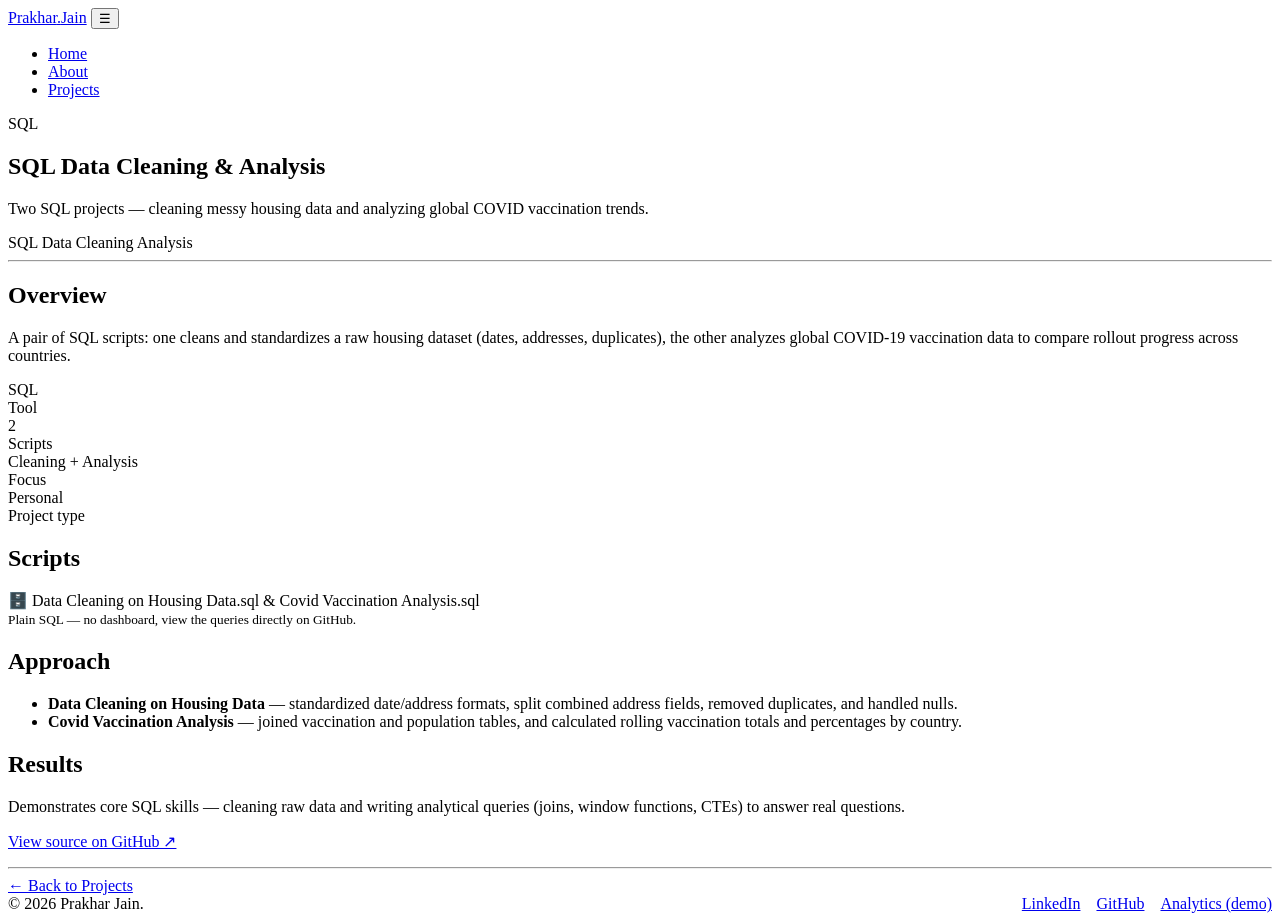
==== project-sql-analysis.html @ 08f214a7 "Add files via upload" ====
<!DOCTYPE html>
<html lang="en">
<head>
  <meta charset="UTF-8" />
  <meta name="viewport" content="width=device-width, initial-scale=1.0" />
  <title>SQL Data Cleaning &amp; Analysis — Prakhar Jain</title>
  <link rel="stylesheet" href="css/style.css" />
</head>
<body data-page="project-sql-analysis.html" data-project="sql-analysis">

  <nav class="nav">
    <div class="container">
      <a class="nav-brand" href="index.html">Prakhar<span>.</span>Jain</a>
      <button class="nav-toggle" aria-label="Toggle menu">☰</button>
      <ul class="nav-links">
        <li><a href="index.html" data-page="index.html">Home</a></li>
        <li><a href="about.html" data-page="about.html">About</a></li>
        <li><a href="projects.html" data-page="projects.html">Projects</a></li>
      </ul>
    </div>
  </nav>

  <section class="hero section-tight" data-section="project-header">
    <div class="container">
      <p class="eyebrow">SQL</p>
      <h1>SQL Data Cleaning &amp; Analysis</h1>
      <p class="lede">Two SQL projects — cleaning messy housing data and analyzing global COVID vaccination trends.</p>
      <div class="meta-row">
        <span class="tag tag-good">SQL</span>
        <span class="tag tag-good">Data Cleaning</span>
        <span class="tag tag-good">Analysis</span>
      </div>
    </div>
  </section>

  <hr class="divider" />

  <section data-section="project-overview">
    <div class="container detail-block">
      <h2>Overview</h2>
      <p class="lede">
        A pair of SQL scripts: one cleans and standardizes a raw housing dataset (dates, addresses,
        duplicates), the other analyzes global COVID-19 vaccination data to compare rollout progress
        across countries.
      </p>

      <div class="kpi-row">
        <div class="kpi"><div class="kpi-value">SQL</div><div class="kpi-label">Tool</div></div>
        <div class="kpi"><div class="kpi-value">2</div><div class="kpi-label">Scripts</div></div>
        <div class="kpi"><div class="kpi-value">Cleaning + Analysis</div><div class="kpi-label">Focus</div></div>
        <div class="kpi"><div class="kpi-value">Personal</div><div class="kpi-label">Project type</div></div>
      </div>
    </div>
  </section>

  <section data-section="project-dashboard">
    <div class="container detail-block">
      <h2>Scripts</h2>
      <div class="chart-placeholder">
        🗄️ Data Cleaning on Housing Data.sql &amp; Covid Vaccination Analysis.sql<br />
        <small>Plain SQL — no dashboard, view the queries directly on GitHub.</small>
      </div>
    </div>
  </section>

  <section data-section="project-approach">
    <div class="container detail-block">
      <h2>Approach</h2>
      <ul class="lede">
        <li><strong>Data Cleaning on Housing Data</strong> — standardized date/address formats, split combined address fields, removed duplicates, and handled nulls.</li>
        <li><strong>Covid Vaccination Analysis</strong> — joined vaccination and population tables, and calculated rolling vaccination totals and percentages by country.</li>
      </ul>
    </div>
  </section>

  <section data-section="project-results">
    <div class="container detail-block">
      <h2>Results</h2>
      <p class="lede">Demonstrates core SQL skills — cleaning raw data and writing analytical queries (joins, window functions, CTEs) to answer real questions.</p>
      <p class="lede">
        <a class="card-link" href="https://github.com/PrakharJain0610/SQL-Projects" target="_blank" rel="noopener">View source on GitHub ↗</a>
      </p>
    </div>
  </section>

  <hr class="divider" />

  <section class="section-tight">
    <div class="container">
      <a class="btn btn-outline" href="projects.html">← Back to Projects</a>
    </div>
  </section>

  <footer>
    <div class="container" style="display:flex; justify-content:space-between; width:100%; flex-wrap:wrap; gap:12px;">
      <span>© 2026 Prakhar Jain.</span>
      <div style="display:flex; gap:16px; flex-wrap:wrap;">
        <a href="https://www.linkedin.com/in/prakhar-jain-82aa28250/" target="_blank" rel="noopener">LinkedIn</a>
        <a href="https://github.com/PrakharJain0610" target="_blank" rel="noopener">GitHub</a>
        <a href="admin-stats.html">Analytics (demo)</a>
      </div>
    </div>
  </footer>

  <script src="js/main.js"></script>
  <script src="js/tracker.js"></script>
</body>
</html>
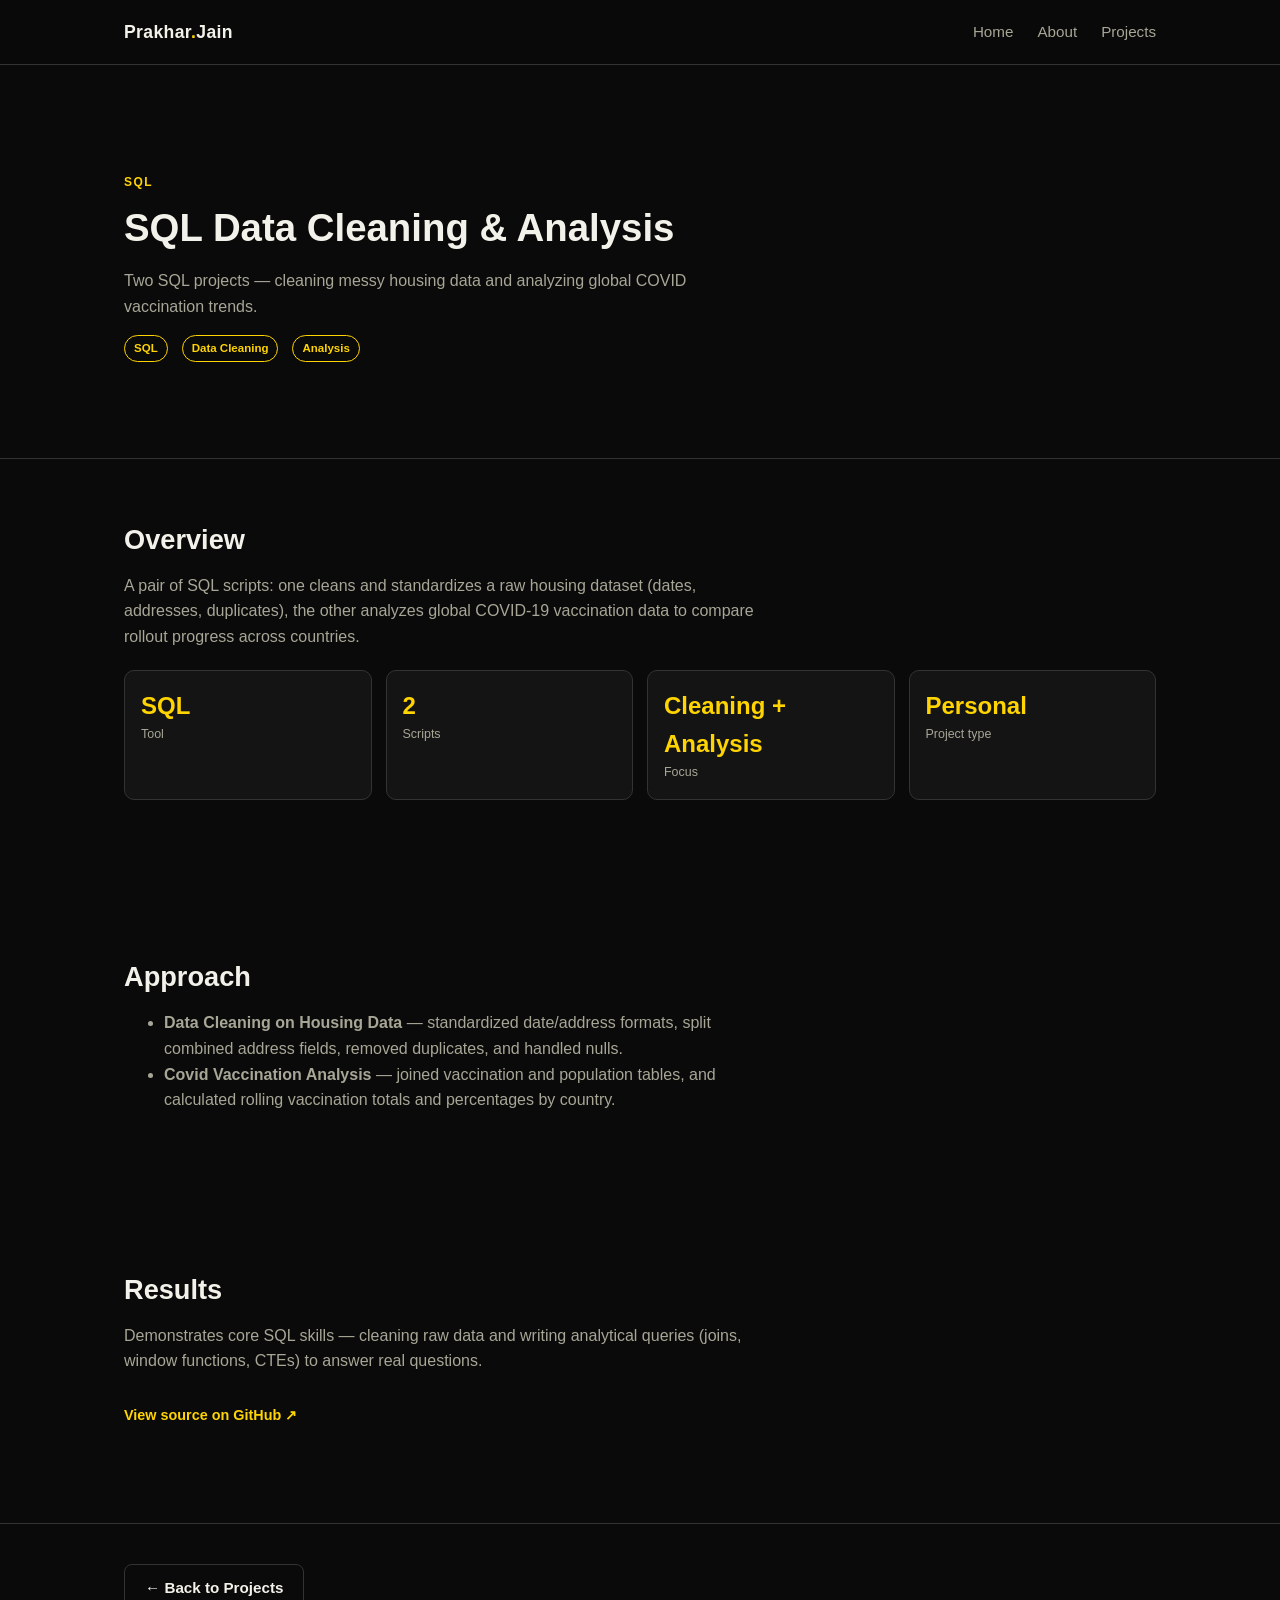
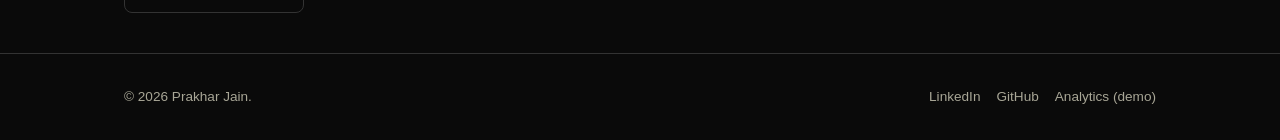
==== commit fa4ce8a5: "Removed unnecasry parts" ====
--- a/project-sql-analysis.html
+++ b/project-sql-analysis.html
@@ -53,7 +53,7 @@
     </div>
   </section>
 
-  <section data-section="project-dashboard">
+  <!-- <section data-section="project-dashboard">
     <div class="container detail-block">
       <h2>Scripts</h2>
       <div class="chart-placeholder">
@@ -61,7 +61,7 @@
         <small>Plain SQL — no dashboard, view the queries directly on GitHub.</small>
       </div>
     </div>
-  </section>
+  </section> -->
 
   <section data-section="project-approach">
     <div class="container detail-block">
--- a/css/style.css
+++ b/css/style.css
@@ -0,0 +1,355 @@
+:root {
+  --bg: #0a0a0a;
+  --bg-soft: #141414;
+  --card: #1a1a1a;
+  --border: #333333;
+  --text: #f3f2ea;
+  --text-dim: #a8a696;
+  --accent: #ffd400;
+  --accent-ink: #0a0a0a;
+  --accent-soft: #332c00;
+  --good: #ffe066;
+  --radius: 10px;
+  --max-width: 1080px;
+}
+
+* { box-sizing: border-box; }
+
+
+
+body {
+  margin: 0;
+  font-family: -apple-system, "Segoe UI", Roboto, Helvetica, Arial, sans-serif;
+  background: var(--bg);
+  color: var(--text);
+  line-height: 1.6;
+}
+
+a { color: inherit; text-decoration: none; }
+
+img { max-width: 100%; display: block; }
+
+.container {
+  max-width: var(--max-width);
+  margin: 0 auto;
+  padding: 0 24px;
+}
+
+/* ---------- Nav ---------- */
+.nav {
+  position: sticky;
+  top: 0;
+  z-index: 10;
+  background: rgba(10, 10, 10, 0.92);
+  border-bottom: 1px solid var(--border);
+}
+
+.nav .container {
+  display: flex;
+  align-items: center;
+  justify-content: space-between;
+  height: 64px;
+}
+
+.nav-brand {
+  font-weight: 700;
+  font-size: 1.1rem;
+  letter-spacing: 0.02em;
+}
+
+.nav-brand span { color: var(--accent); }
+
+.nav-links {
+  display: flex;
+  gap: 24px;
+  list-style: none;
+  margin: 0;
+  padding: 0;
+}
+
+.nav-links a {
+  color: var(--text-dim);
+  font-size: 0.95rem;
+  transition: color 0.15s ease;
+}
+
+.nav-links a:hover,
+.nav-links a.active {
+  color: var(--text);
+}
+
+.nav-toggle {
+  display: none;
+  background: none;
+  border: 1px solid var(--border);
+  color: var(--text);
+  border-radius: 6px;
+  padding: 6px 10px;
+  cursor: pointer;
+}
+
+/* ---------- Sections / layout ---------- */
+section { padding: 64px 0; }
+
+.section-tight { padding: 40px 0; }
+
+h1, h2, h3 { line-height: 1.25; margin: 0 0 12px; }
+
+h1 { font-size: 2.4rem; }
+h2 { font-size: 1.7rem; }
+h3 { font-size: 1.1rem; }
+
+.eyebrow {
+  text-transform: uppercase;
+  letter-spacing: 0.12em;
+  font-size: 0.75rem;
+  color: var(--accent);
+  font-weight: 600;
+}
+
+.lede {
+  color: var(--text-dim);
+  max-width: 640px;
+}
+
+.divider {
+  border: none;
+  border-top: 1px solid var(--border);
+  margin: 0;
+}
+
+/* ---------- Hero ---------- */
+.hero {
+  padding: 96px 0 64px;
+}
+
+.hero-actions {
+  display: flex;
+  gap: 12px;
+  margin-top: 28px;
+  flex-wrap: wrap;
+}
+
+/* ---------- Buttons ---------- */
+.btn {
+  display: inline-block;
+  padding: 11px 20px;
+  border-radius: 8px;
+  font-size: 0.95rem;
+  font-weight: 600;
+  border: 1px solid transparent;
+  cursor: pointer;
+  transition: transform 0.1s ease, background 0.15s ease;
+}
+
+.btn:hover { transform: translateY(-1px); }
+
+.btn-primary {
+  background: var(--accent);
+  color: var(--accent-ink);
+}
+
+.btn-outline {
+  background: transparent;
+  border-color: var(--border);
+  color: var(--text);
+}
+
+/* ---------- Cards / grid ---------- */
+.grid {
+  display: grid;
+  grid-template-columns: repeat(auto-fit, minmax(260px, 1fr));
+  gap: 20px;
+}
+
+.card {
+  background: var(--card);
+  border: 1px solid var(--border);
+  border-radius: var(--radius);
+  padding: 22px;
+  transition: border-color 0.15s ease, transform 0.15s ease;
+}
+
+.card:hover {
+  border-color: rgba(255, 212, 0, 0.4);
+  border-width: 1.5px;
+  transform: translateY(-2px);
+}
+
+.card-thumb {
+  height: 120px;
+  border-radius: 8px;
+  margin-bottom: 16px;
+  background: linear-gradient(135deg, var(--accent-soft), var(--card));
+  display: flex;
+  align-items: center;
+  justify-content: center;
+  font-size: 2rem;
+}
+
+.tag {
+  display: inline-block;
+  font-size: 0.72rem;
+  font-weight: 600;
+  padding: 3px 9px;
+  border-radius: 999px;
+  background: var(--accent-soft);
+  color: var(--accent);
+  margin: 0 6px 6px 0;
+}
+
+.tag-good { background: transparent; border: 1px solid var(--accent); color: var(--accent); }
+
+.card-link {
+  display: inline-block;
+  margin-top: 14px;
+  color: var(--accent);
+  font-weight: 600;
+  font-size: 0.9rem;
+}
+
+/* ---------- Skills ---------- */
+.skill-list {
+  display: flex;
+  flex-wrap: wrap;
+  gap: 10px;
+  margin-top: 8px;
+}
+
+.skill-pill {
+  background: var(--bg-soft);
+  border: 1px solid var(--border);
+  border-radius: 999px;
+  padding: 8px 16px;
+  font-size: 0.88rem;
+  color: var(--text-dim);
+}
+
+/* ---------- Timeline (about page) ---------- */
+.timeline-item {
+  border-left: 2px solid var(--border);
+  padding: 0 0 28px 20px;
+  position: relative;
+}
+
+.timeline-item::before {
+  content: "";
+  position: absolute;
+  left: -6px;
+  top: 4px;
+  width: 10px;
+  height: 10px;
+  border-radius: 50%;
+  background: var(--accent);
+}
+
+.timeline-date {
+  color: var(--text-dim);
+  font-size: 0.82rem;
+  font-weight: 600;
+}
+
+/* ---------- Project detail ---------- */
+.meta-row {
+  display: flex;
+  gap: 8px;
+  flex-wrap: wrap;
+  margin: 14px 0 26px;
+}
+
+.detail-block {
+  margin-bottom: 32px;
+}
+
+.chart-placeholder {
+  border: 1px dashed var(--border);
+  border-radius: var(--radius);
+  padding: 40px 20px;
+  text-align: center;
+  color: var(--text-dim);
+  background: var(--bg-soft);
+}
+
+.kpi-row {
+  display: grid;
+  grid-template-columns: repeat(auto-fit, minmax(140px, 1fr));
+  gap: 14px;
+  margin: 20px 0;
+}
+
+.kpi {
+  background: var(--bg-soft);
+  border: 1px solid var(--border);
+  border-radius: var(--radius);
+  padding: 16px;
+}
+
+.kpi-value {
+  font-size: 1.5rem;
+  font-weight: 700;
+  color: var(--accent);
+}
+
+.kpi-label {
+  font-size: 0.78rem;
+  color: var(--text-dim);
+}
+
+
+/* ---------- Footer ---------- */
+footer {
+  border-top: 1px solid var(--border);
+  padding: 32px 0;
+  color: var(--text-dim);
+  font-size: 0.85rem;
+  display: flex;
+  justify-content: space-between;
+  flex-wrap: wrap;
+  gap: 10px;
+}
+
+/* ---------- Stats table (admin) ---------- */
+table {
+  width: 100%;
+  border-collapse: collapse;
+  font-size: 0.9rem;
+}
+
+th, td {
+  text-align: left;
+  padding: 10px 12px;
+  border-bottom: 1px solid var(--border);
+}
+
+th { color: var(--text-dim); font-weight: 600; font-size: 0.8rem; text-transform: uppercase; }
+
+/* .bar-track {
+  background: var(--bg-soft);
+  border-radius: 4px;
+  overflow: hidden;
+  height: 8px;
+  margin-top: 6px;
+} */
+
+/* .bar-fill {
+  background: var(--accent);
+  height: 100%;
+} */
+
+/* ---------- Responsive ---------- */
+@media (max-width: 720px) {
+  .nav-links {
+    position: absolute;
+    top: 64px;
+    left: 0;
+    right: 0;
+    background: var(--bg-soft);
+    flex-direction: column;
+    padding: 16px 24px;
+    border-bottom: 1px solid var(--border);
+    display: none;
+  }
+  .nav-links.open { display: flex; }
+  .nav-toggle { display: block; }
+  h1 { font-size: 1.9rem; }
+}
